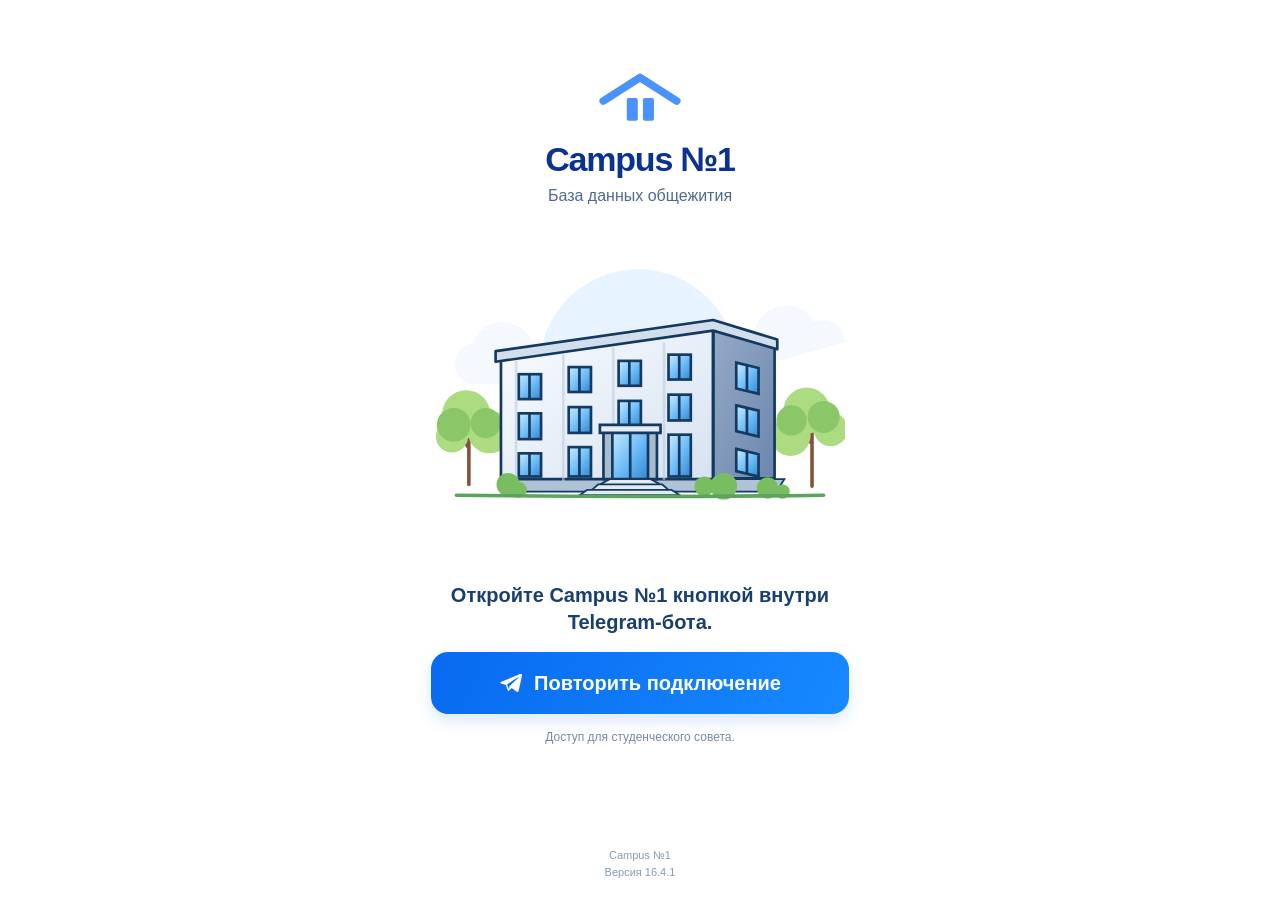
==== index.html @ 64a0a68d "Campus V16.4.1: permanent cache-safe frontend update loader" ====
<!DOCTYPE html>
<html lang="ru">
<head>
  <meta charset="UTF-8">
  <meta name="viewport" content="width=device-width,initial-scale=1,viewport-fit=cover">
  <meta name="theme-color" content="#F5F8FD">
  <meta name="color-scheme" content="light dark">
  <meta http-equiv="Cache-Control" content="no-cache, no-store, must-revalidate">
  <meta http-equiv="Pragma" content="no-cache">
  <meta http-equiv="Expires" content="0">
  <title>Campus №1 — База данных</title>
  <meta name="description" content="Campus №1 — система управления общежитием">
  <!-- CAMPUS_GITHUB_UI_V14_2_1_EXACT_LOGO_GEOMETRY -->
  <script src="https://telegram.org/js/telegram-web-app.js?63"></script>



  <!-- CAMPUS_AUTOASSET_V1641: fresh assets on every open; no manual cache-version edits on next release -->
  <script>
  (function(){
    'use strict';
    // HTTPS Github Pages assets are public; NO student data is fetched here.
    var tag=Date.now().toString(36)+'-'+Math.random().toString(36).slice(2,7);
    var files=["styles.css","tasks.css","management.css","splash-v14.4.1.css"];
    for(var i=0;i<files.length;i++){
      var link=document.createElement('link');
      link.rel='stylesheet';link.href=files[i]+'?campus='+tag;
      document.head.appendChild(link);
    }
    window.__campusAssetTag=tag;
  }());
  </script>
</head>
<body>
  <div id="splash" class="splash splash-v144">
    <div class="splash-card splash-card-clean">
      <div id="splashLogoHolder" class="splash-logo-holder" aria-hidden="true"></div>
      <h1 class="splash-campus-title">Campus №1</h1>
      <p class="splash-campus-subtitle">База данных общежития</p>
      <div class="splash-dorm-scene" aria-hidden="true">
        <img class="splash-dorm-art" src="splash-dorm-v14.4.1.svg" alt="" width="460" height="292" decoding="async">
      </div>
      <p id="splashText" class="splash-login-prompt">Войдите через Telegram</p>
      <button id="openStateBtn" class="btn btn-primary btn-wide splash-btn" type="button">
        <span class="splash-button-icon" aria-hidden="true"><svg viewBox="0 0 24 24" xmlns="http://www.w3.org/2000/svg"><path d="M21 3 2.3 10.8c-1.3.5-1.2 1.3-.2 1.6l4.8 1.5 1.8 5.3c.2.5.4.7.7.7s.5-.1.8-.4l2.5-2.5 5.1 3.8c.9.5 1.6.2 1.8-.9L23 4.6c.3-1.3-.5-1.9-2-1.6ZM8 13.5l10.5-7.1c.5-.3 1 .1.6.5l-8.7 8.4-.4 3-2-4.8Z"/></svg></span>
        <span class="splash-button-text-v142">Войти</span>
      </button>
      <div class="splash-note">Доступ для студенческого совета.</div>
      <div class="splash-release"><span>Campus №1</span><span id="splashVersion">Версия 16.4.1</span></div>
    </div>
  </div>

  <main id="app" class="app hidden">
    <header class="topbar">
      <div class="brand-row">
        <button id="homeLogoBtn" class="brand-button brand-button-v142" type="button" aria-label="На главную">

          <span class="campus-mini-mark-v143" aria-hidden="true">
            <svg class="campus-mini-svg-v143" viewBox="0 0 80 72">
              <path d="M12 35 L40 18 L68 35"/>
              <rect x="31" y="32" width="7" height="20" rx="1"/>
              <rect x="42" y="32" width="7" height="20" rx="1"/>
            </svg>
          </span>
        </button>
        <div class="brand-copy">
          <span>Campus №1</span>
          <small>База данных</small>
        </div>
        <div class="top-actions">
          <button id="specialBtn" class="icon-button hidden" type="button" aria-label="Управление" title="Специальная панель"><span data-icon="shield"></span></button>
          <button id="themeBtn" class="icon-button" type="button" aria-label="Переключить тему"></button>
          <button id="seasonBtn" class="icon-button season-owner-button hidden" type="button" aria-label="Сменить сезон" title="Сезон">
            <span id="seasonBtnGlyph" class="season-btn-glyph">🍂</span>
          </button>
          <button id="updatesBtn" class="icon-button updates-button" type="button" aria-label="Что нового">
            <span data-icon="spark"></span>
            <span id="updatesDot" class="updates-dot" aria-hidden="true"></span>
          </button>
          <button id="profileBtn" class="profile-button" type="button" aria-label="Профиль">
            <span id="profileInitials">C1</span>
          </button>
        </div>
      </div>
    </header>

    <section id="view" class="content" aria-live="polite"></section>
  </main>

  <nav id="bottomNav" class="bottom-nav hidden" aria-label="Основная навигация">
    <button class="nav-item active" data-page="home" type="button"><span class="nav-icon" data-icon="home"></span><span>Главная</span></button>
    <button class="nav-item" data-page="students" type="button"><span class="nav-icon" data-icon="users"></span><span>Студенты</span></button>
    <button class="nav-item" data-page="rooms" type="button"><span class="nav-icon" data-icon="grid"></span><span>Комнаты</span></button>
    <button class="nav-item" data-page="tasks" type="button"><span class="nav-icon" data-icon="clipboard"></span><span>Задачи</span></button>
    <button class="nav-item" data-page="more" type="button"><span class="nav-icon" data-icon="menu"></span><span>Ещё</span></button>
  </nav>

  <div id="modal" class="modal hidden" role="dialog" aria-modal="true">
    <div class="modal-backdrop" data-close-modal></div>
    <div id="modalSheet" class="sheet"></div>
  </div>

  <div id="toast" class="toast hidden"></div>
  <!-- CAMPUS_AUTOASSET_SCRIPTS_V1641: keep JS order, no stale static app version -->
  <script>
  (function(){
    'use strict';
    var files=["tasks.js","special.js","management.js","app.js"],index=0;
    var tag=window.__campusAssetTag||Date.now().toString(36);
    function next(){
      if(index>=files.length){
        try{var label=document.getElementById('splashVersion');
          if(label&&typeof APP_VERSION!=='undefined')label.textContent='Версия '+APP_VERSION;}catch(e){}
        return;
      }
      var current=files[index++];
      var script=document.createElement('script');
      script.src=current+'?campus='+encodeURIComponent(tag);
      script.onload=next;
      script.onerror=function(){
        var msg=document.getElementById('splashText');
        if(msg)msg.textContent='Не удалось загрузить '+current+'. Повторно откройте приложение.';
      };
      document.body.appendChild(script);
    }
    next();
  }());
  </script>
</body>
</html>
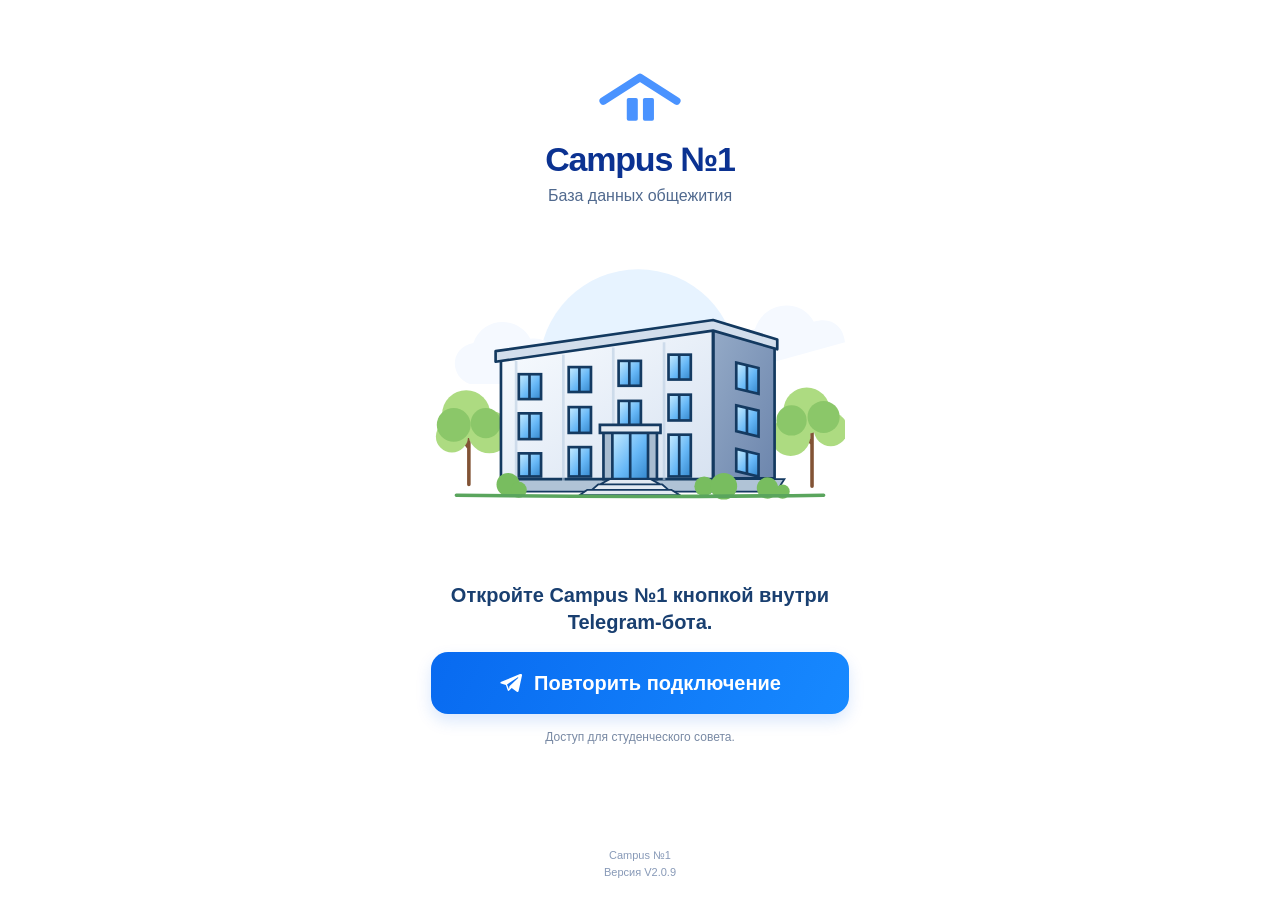
==== commit 09411738: "Campus V2.0.9: premium UI additive layer, preserve app actions" ====
--- a/index.html
+++ b/index.html
@@ -21,7 +21,7 @@
     'use strict';
     // HTTPS Github Pages assets are public; NO student data is fetched here.
     var tag=Date.now().toString(36)+'-'+Math.random().toString(36).slice(2,7);
-    var files=["styles.css","tasks.css","management.css","splash-v14.4.1.css"];
+    var files=["styles.css","tasks.css","management.css","splash-v14.4.1.css","premium-campus.css"];
     for(var i=0;i<files.length;i++){
       var link=document.createElement('link');
       link.rel='stylesheet';link.href=files[i]+'?campus='+tag;
@@ -105,7 +105,7 @@
   <script>
   (function(){
     'use strict';
-    var files=["tasks.js","special.js","management.js","app.js"],index=0;
+    var files=["tasks.js","special.js","management.js","app.js","premium-campus.js"],index=0;
     var tag=window.__campusAssetTag||Date.now().toString(36);
     function next(){
       if(index>=files.length){
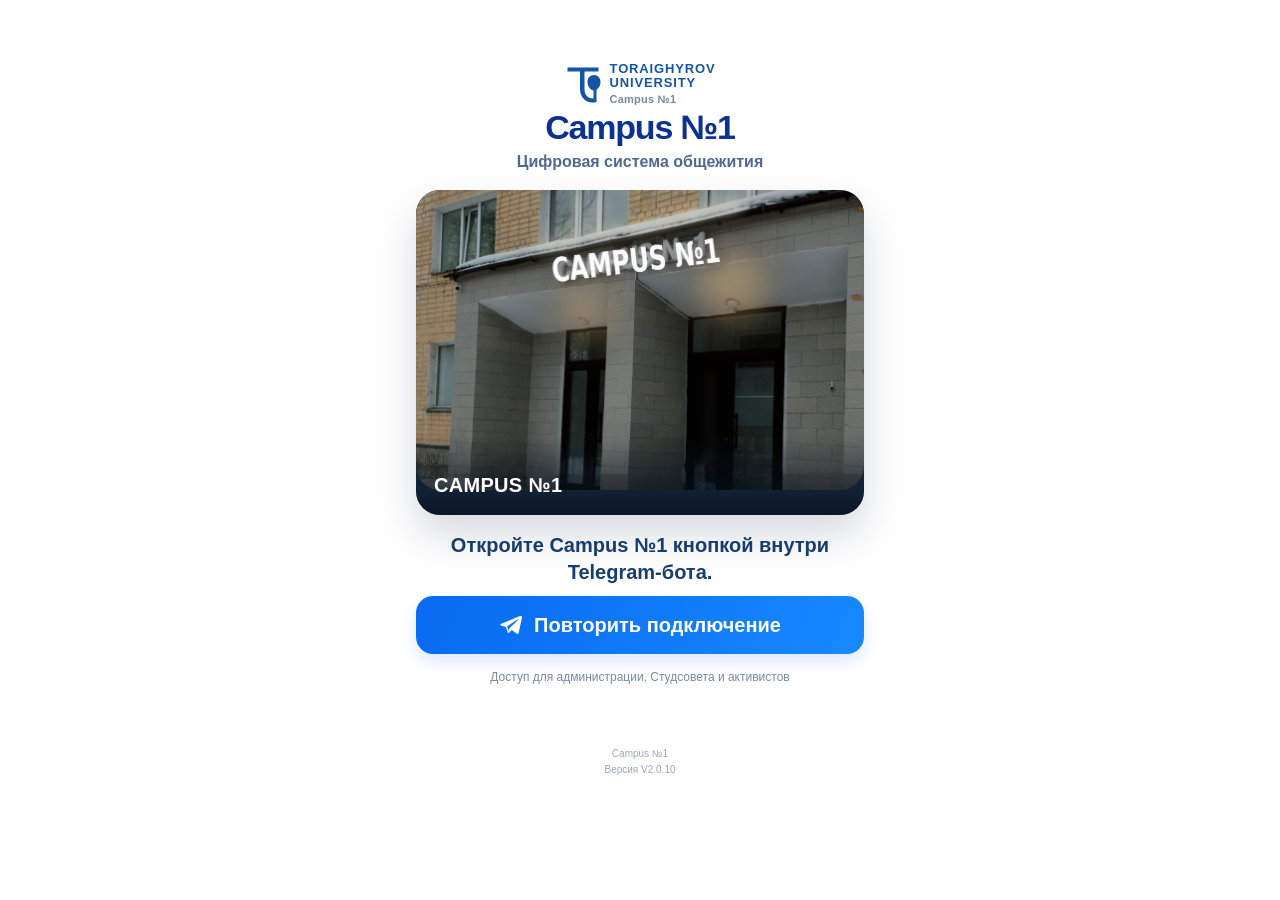
==== commit 0a9adff9: "Campus V2.0.10: real seasonal photos + autumn login + themed logo" ====
--- a/index.html
+++ b/index.html
@@ -21,7 +21,7 @@
     'use strict';
     // HTTPS Github Pages assets are public; NO student data is fetched here.
     var tag=Date.now().toString(36)+'-'+Math.random().toString(36).slice(2,7);
-    var files=["styles.css","tasks.css","management.css","splash-v14.4.1.css","premium-campus.css"];
+    var files=["styles.css","tasks.css","management.css","splash-v14.4.1.css","premium-campus.css","campus-seasons-v2010.css"];
     for(var i=0;i<files.length;i++){
       var link=document.createElement('link');
       link.rel='stylesheet';link.href=files[i]+'?campus='+tag;
@@ -38,7 +38,7 @@
       <h1 class="splash-campus-title">Campus №1</h1>
       <p class="splash-campus-subtitle">База данных общежития</p>
       <div class="splash-dorm-scene" aria-hidden="true">
-        <img class="splash-dorm-art" src="splash-dorm-v14.4.1.svg" alt="" width="460" height="292" decoding="async">
+        <img class="splash-dorm-art" src="campus-autumn-login.webp" alt="" width="460" height="292" decoding="async">
       </div>
       <p id="splashText" class="splash-login-prompt">Войдите через Telegram</p>
       <button id="openStateBtn" class="btn btn-primary btn-wide splash-btn" type="button">
@@ -105,7 +105,7 @@
   <script>
   (function(){
     'use strict';
-    var files=["tasks.js","special.js","management.js","app.js","premium-campus.js"],index=0;
+    var files=["tasks.js","special.js","management.js","app.js","premium-campus.js","campus-seasons-v2010.js"],index=0;
     var tag=window.__campusAssetTag||Date.now().toString(36);
     function next(){
       if(index>=files.length){
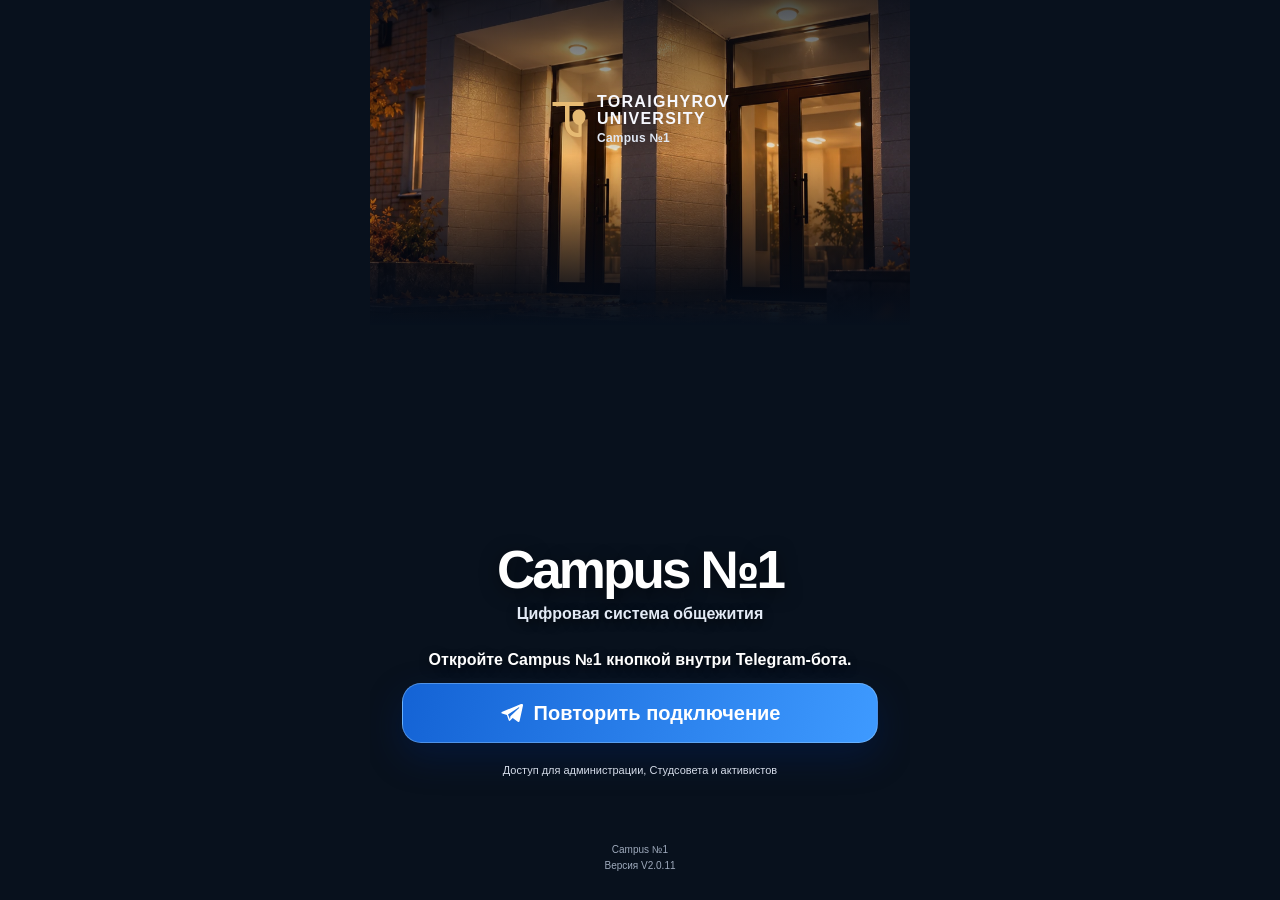
==== commit ea140d08: "Campus V2.0.11: approved entry and landscape hero visual fix" ====
--- a/index.html
+++ b/index.html
@@ -21,7 +21,7 @@
     'use strict';
     // HTTPS Github Pages assets are public; NO student data is fetched here.
     var tag=Date.now().toString(36)+'-'+Math.random().toString(36).slice(2,7);
-    var files=["styles.css","tasks.css","management.css","splash-v14.4.1.css","premium-campus.css","campus-seasons-v2010.css"];
+    var files=["styles.css","tasks.css","management.css","splash-v14.4.1.css","premium-campus.css","campus-seasons-v2010.css","campus-ui-v2011.css"];
     for(var i=0;i<files.length;i++){
       var link=document.createElement('link');
       link.rel='stylesheet';link.href=files[i]+'?campus='+tag;
@@ -105,7 +105,7 @@
   <script>
   (function(){
     'use strict';
-    var files=["tasks.js","special.js","management.js","app.js","premium-campus.js","campus-seasons-v2010.js"],index=0;
+    var files=["tasks.js","special.js","management.js","app.js","premium-campus.js","campus-seasons-v2010.js","campus-ui-v2011.js"],index=0;
     var tag=window.__campusAssetTag||Date.now().toString(36);
     function next(){
       if(index>=files.length){
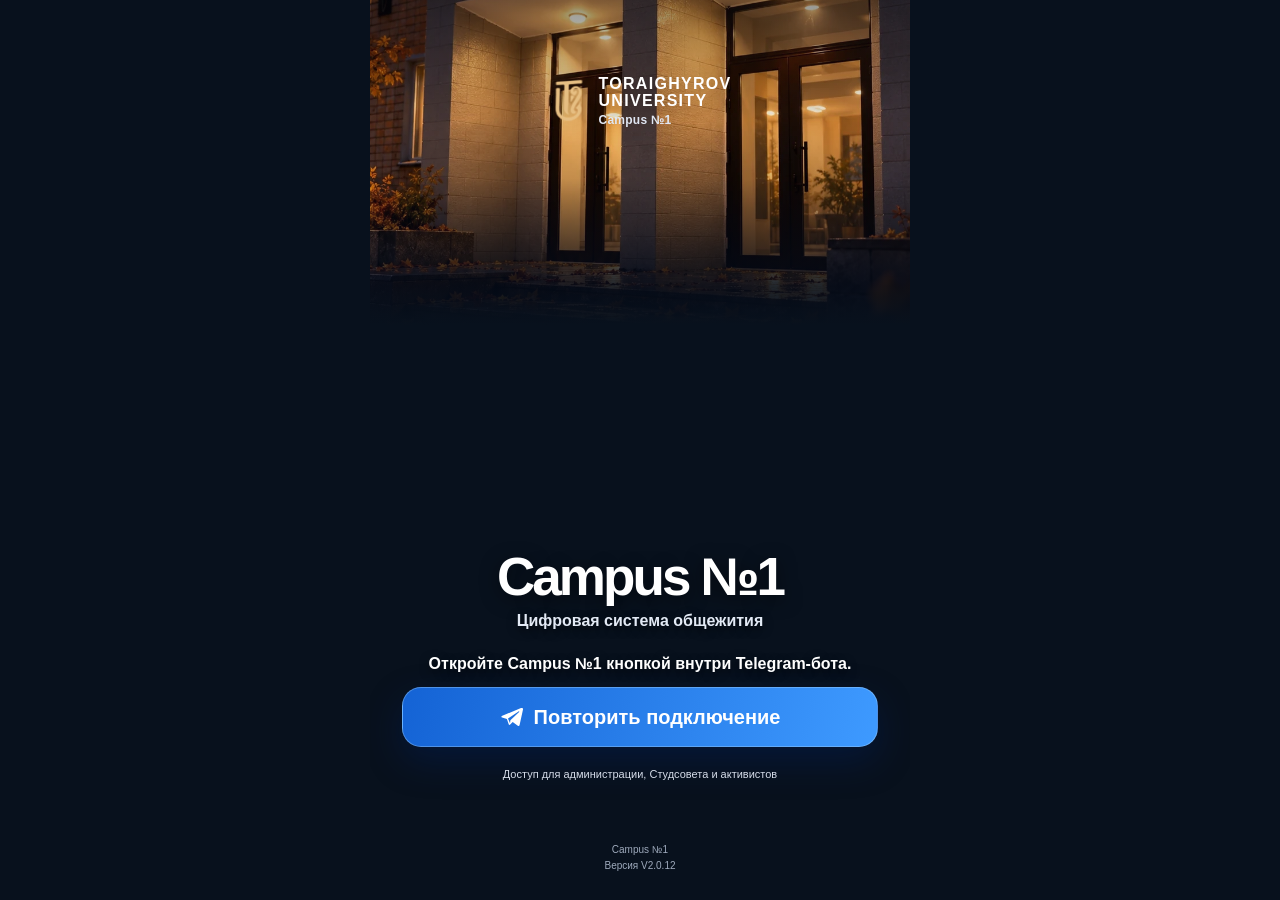
==== commit 290691a8: "Campus V2.0.12: restore true ToU mark and distinct seasonal home cards" ====
--- a/index.html
+++ b/index.html
@@ -21,7 +21,7 @@
     'use strict';
     // HTTPS Github Pages assets are public; NO student data is fetched here.
     var tag=Date.now().toString(36)+'-'+Math.random().toString(36).slice(2,7);
-    var files=["styles.css","tasks.css","management.css","splash-v14.4.1.css","premium-campus.css","campus-seasons-v2010.css","campus-ui-v2011.css"];
+    var files=["styles.css","tasks.css","management.css","splash-v14.4.1.css","premium-campus.css","campus-seasons-v2010.css","campus-ui-v2011.css","campus-v212.css"];
     for(var i=0;i<files.length;i++){
       var link=document.createElement('link');
       link.rel='stylesheet';link.href=files[i]+'?campus='+tag;
@@ -105,7 +105,7 @@
   <script>
   (function(){
     'use strict';
-    var files=["tasks.js","special.js","management.js","app.js","premium-campus.js","campus-seasons-v2010.js","campus-ui-v2011.js"],index=0;
+    var files=["tasks.js","special.js","management.js","app.js","premium-campus.js","campus-seasons-v2010.js","campus-ui-v2011.js","campus-v212.js"],index=0;
     var tag=window.__campusAssetTag||Date.now().toString(36);
     function next(){
       if(index>=files.length){
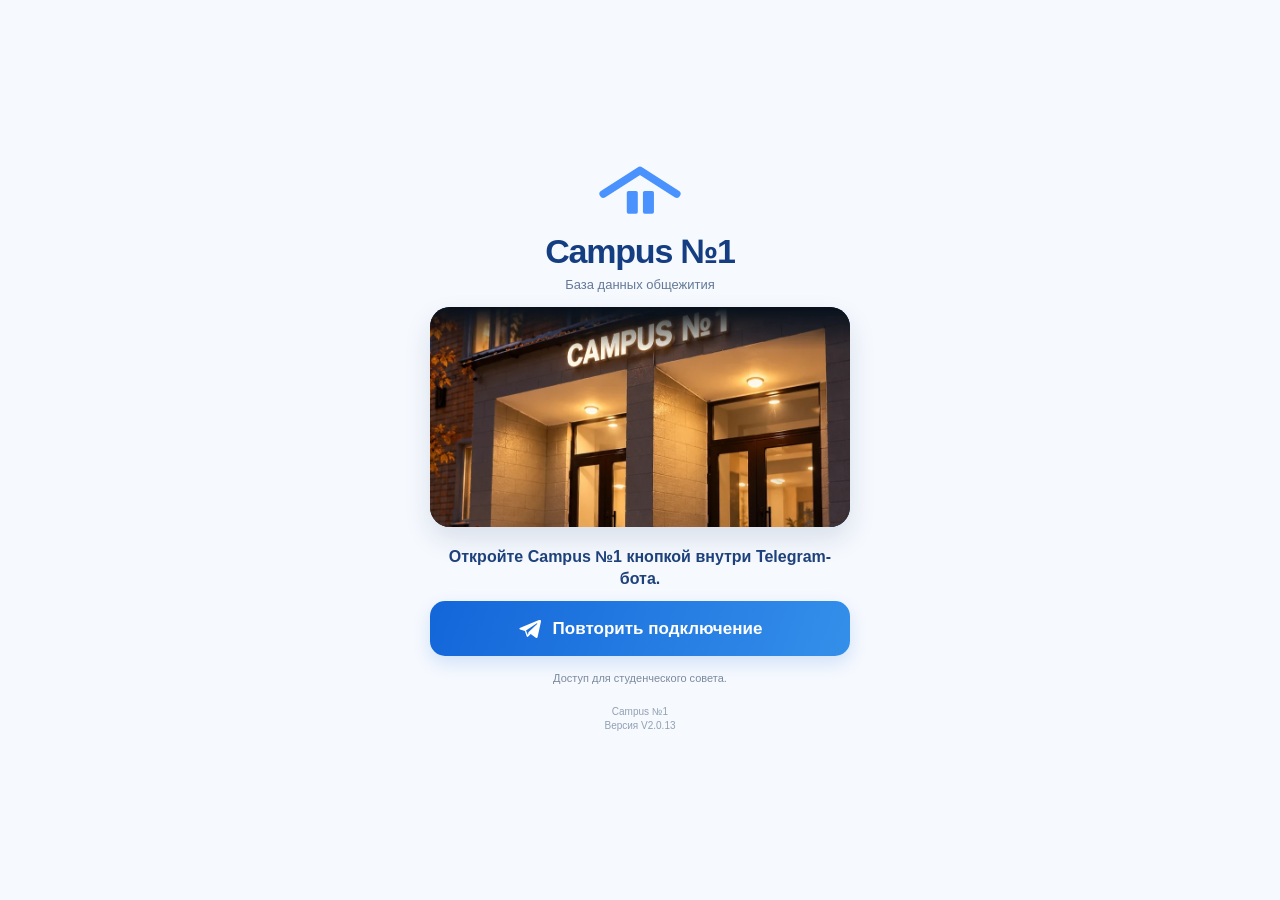
==== commit 1d5700e5: "Campus V2.0.13: classic garland hero and compact splash, remove stacked layers" ====
--- a/index.html
+++ b/index.html
@@ -21,7 +21,7 @@
     'use strict';
     // HTTPS Github Pages assets are public; NO student data is fetched here.
     var tag=Date.now().toString(36)+'-'+Math.random().toString(36).slice(2,7);
-    var files=["styles.css","tasks.css","management.css","splash-v14.4.1.css","premium-campus.css","campus-seasons-v2010.css","campus-ui-v2011.css","campus-v212.css"];
+    var files=["styles.css","tasks.css","management.css","splash-v14.4.1.css","premium-campus.css","campus-clean-v213.css"];
     for(var i=0;i<files.length;i++){
       var link=document.createElement('link');
       link.rel='stylesheet';link.href=files[i]+'?campus='+tag;
@@ -38,7 +38,7 @@
       <h1 class="splash-campus-title">Campus №1</h1>
       <p class="splash-campus-subtitle">База данных общежития</p>
       <div class="splash-dorm-scene" aria-hidden="true">
-        <img class="splash-dorm-art" src="campus-autumn-login.webp" alt="" width="460" height="292" decoding="async">
+        <img class="splash-dorm-art" src="campus-login-compact-v213.webp" alt="" width="460" height="292" decoding="async">
       </div>
       <p id="splashText" class="splash-login-prompt">Войдите через Telegram</p>
       <button id="openStateBtn" class="btn btn-primary btn-wide splash-btn" type="button">
@@ -105,7 +105,7 @@
   <script>
   (function(){
     'use strict';
-    var files=["tasks.js","special.js","management.js","app.js","premium-campus.js","campus-seasons-v2010.js","campus-ui-v2011.js","campus-v212.js"],index=0;
+    var files=["tasks.js","special.js","management.js","app.js","premium-campus.js","campus-clean-v213.js"],index=0;
     var tag=window.__campusAssetTag||Date.now().toString(36);
     function next(){
       if(index>=files.length){
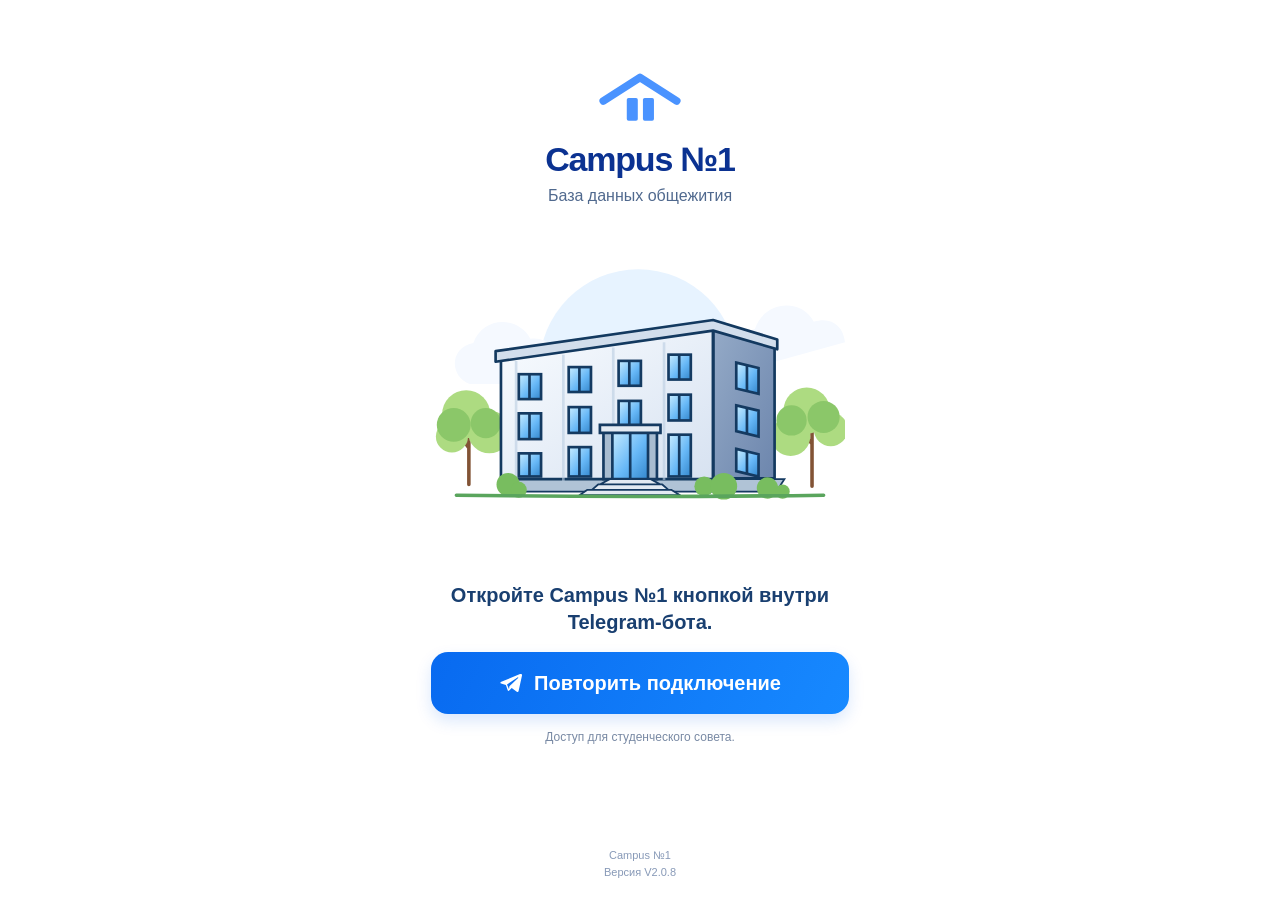
==== commit a9638a76: "Rollback frontend only to exact Campus V2.0.8; preserve current backend" ====
--- a/index.html
+++ b/index.html
@@ -21,7 +21,7 @@
     'use strict';
     // HTTPS Github Pages assets are public; NO student data is fetched here.
     var tag=Date.now().toString(36)+'-'+Math.random().toString(36).slice(2,7);
-    var files=["styles.css","tasks.css","management.css","splash-v14.4.1.css","premium-campus.css","campus-clean-v213.css"];
+    var files=["styles.css","tasks.css","management.css","splash-v14.4.1.css"];
     for(var i=0;i<files.length;i++){
       var link=document.createElement('link');
       link.rel='stylesheet';link.href=files[i]+'?campus='+tag;
@@ -38,7 +38,7 @@
       <h1 class="splash-campus-title">Campus №1</h1>
       <p class="splash-campus-subtitle">База данных общежития</p>
       <div class="splash-dorm-scene" aria-hidden="true">
-        <img class="splash-dorm-art" src="campus-login-compact-v213.webp" alt="" width="460" height="292" decoding="async">
+        <img class="splash-dorm-art" src="splash-dorm-v14.4.1.svg" alt="" width="460" height="292" decoding="async">
       </div>
       <p id="splashText" class="splash-login-prompt">Войдите через Telegram</p>
       <button id="openStateBtn" class="btn btn-primary btn-wide splash-btn" type="button">
@@ -105,7 +105,7 @@
   <script>
   (function(){
     'use strict';
-    var files=["tasks.js","special.js","management.js","app.js","premium-campus.js","campus-clean-v213.js"],index=0;
+    var files=["tasks.js","special.js","management.js","app.js"],index=0;
     var tag=window.__campusAssetTag||Date.now().toString(36);
     function next(){
       if(index>=files.length){
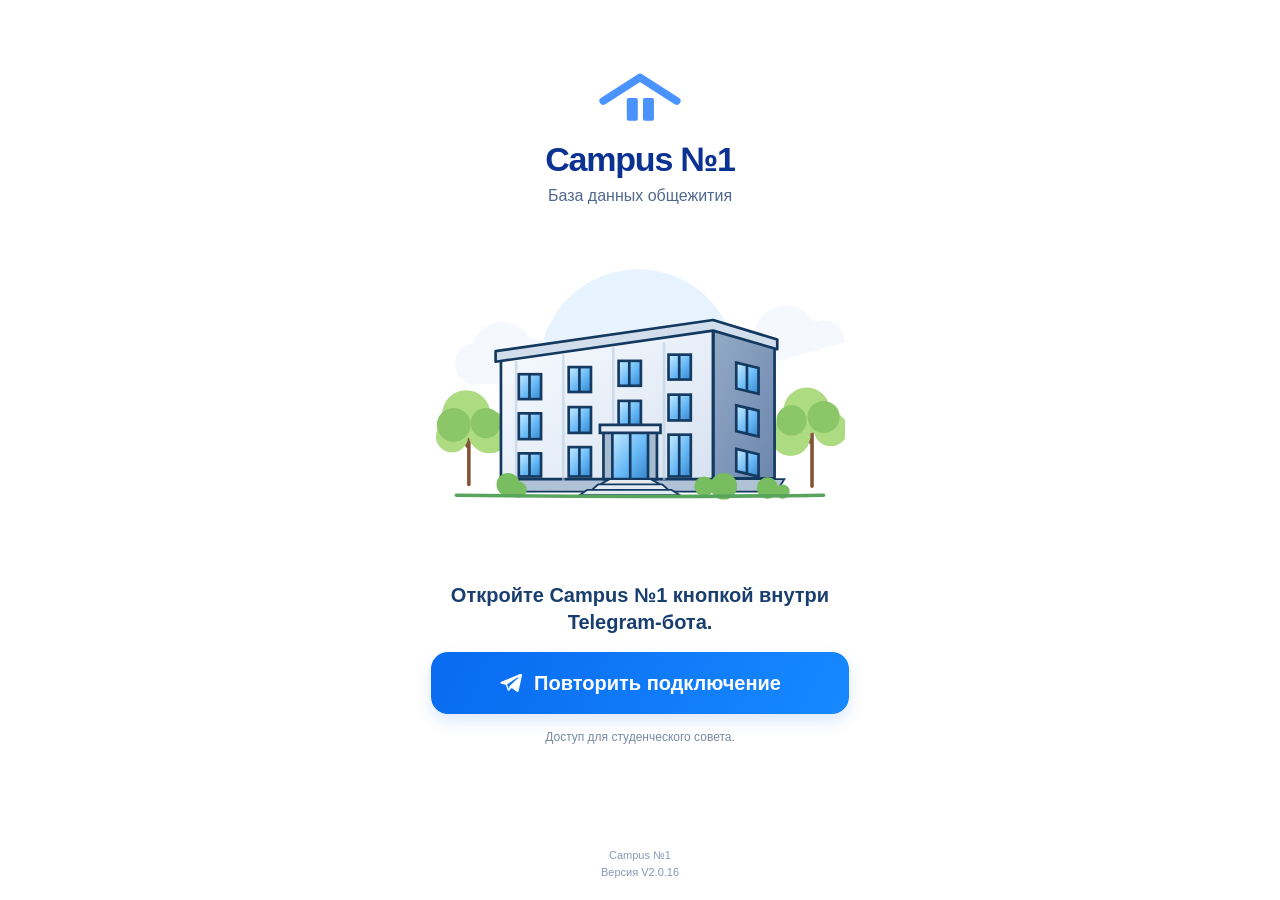
==== commit ed87523d: "Campus V2.0.16: roster manager, integrated profiles" ====
--- a/index.html
+++ b/index.html
@@ -21,7 +21,7 @@
     'use strict';
     // HTTPS Github Pages assets are public; NO student data is fetched here.
     var tag=Date.now().toString(36)+'-'+Math.random().toString(36).slice(2,7);
-    var files=["styles.css","tasks.css","management.css","splash-v14.4.1.css"];
+    var files=["styles.css","tasks.css","management.css","splash-v14.4.1.css","campus-roster-v216.css"];
     for(var i=0;i<files.length;i++){
       var link=document.createElement('link');
       link.rel='stylesheet';link.href=files[i]+'?campus='+tag;
